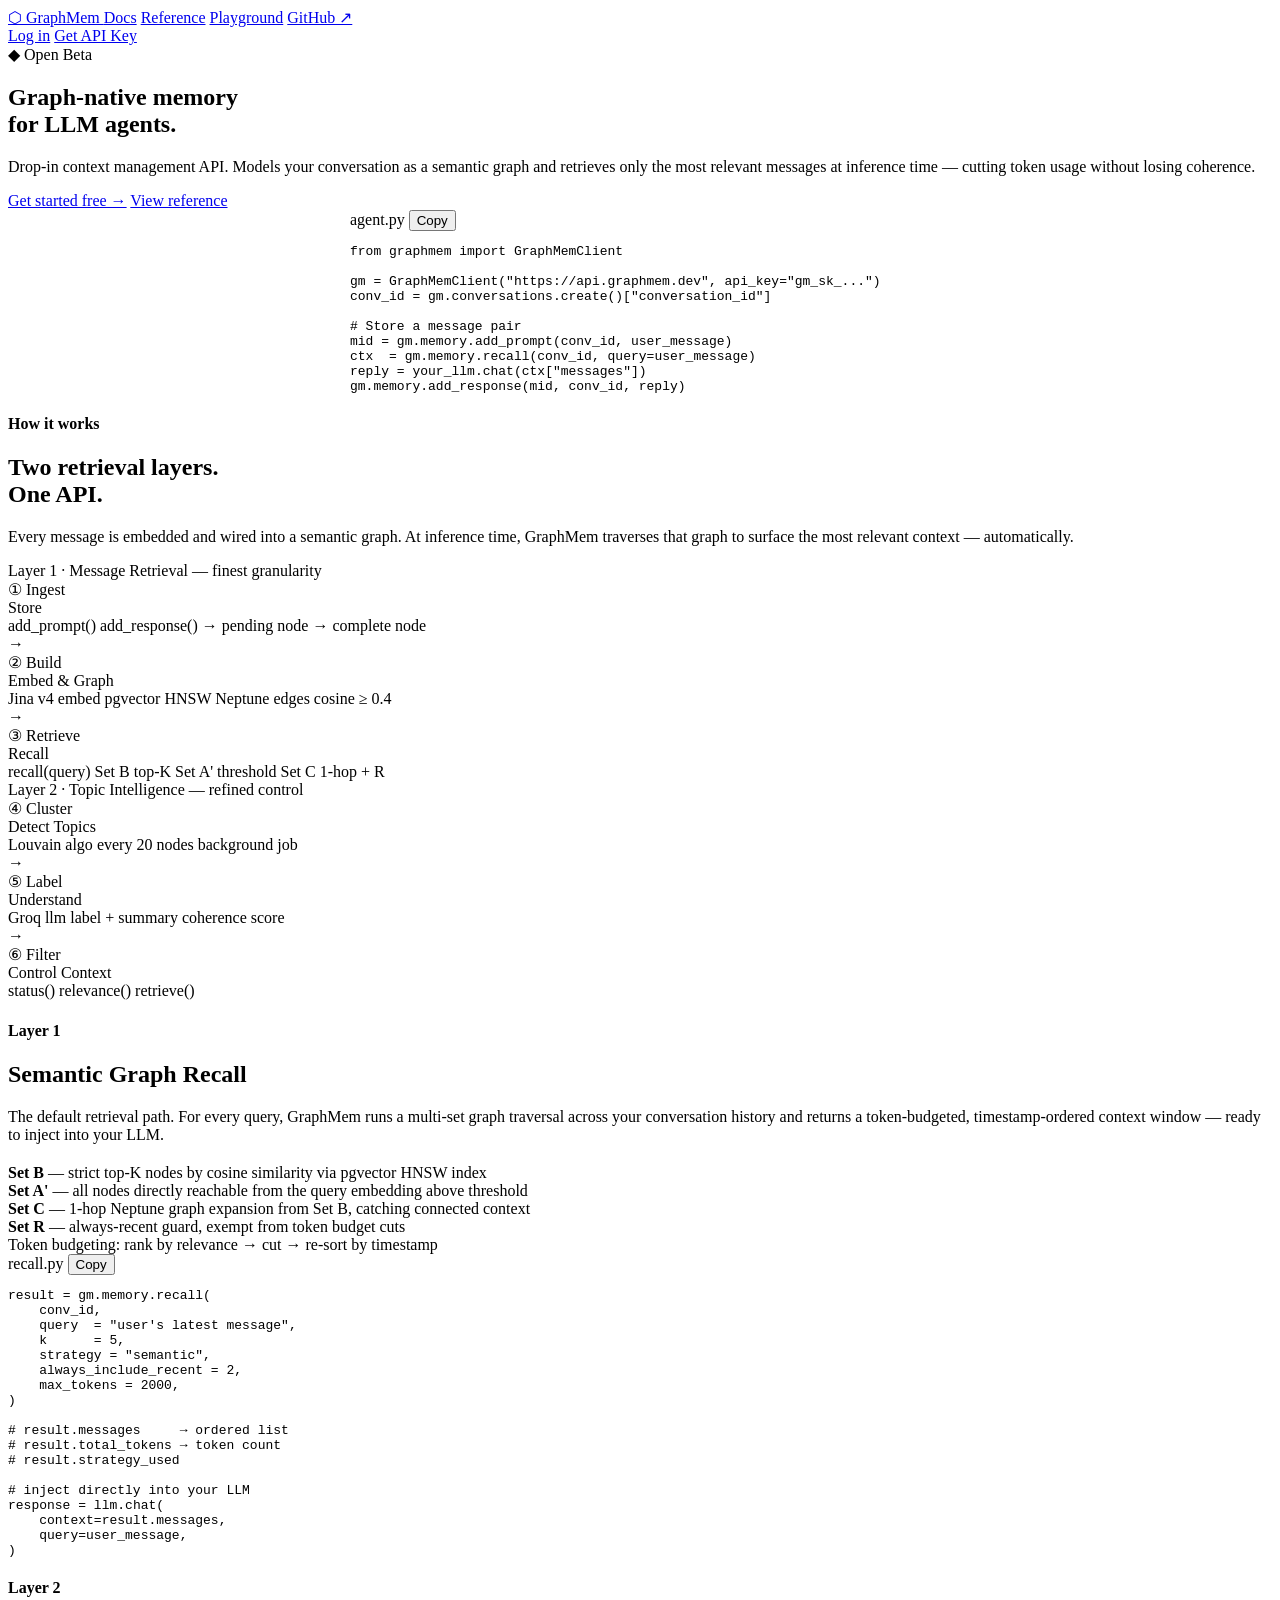
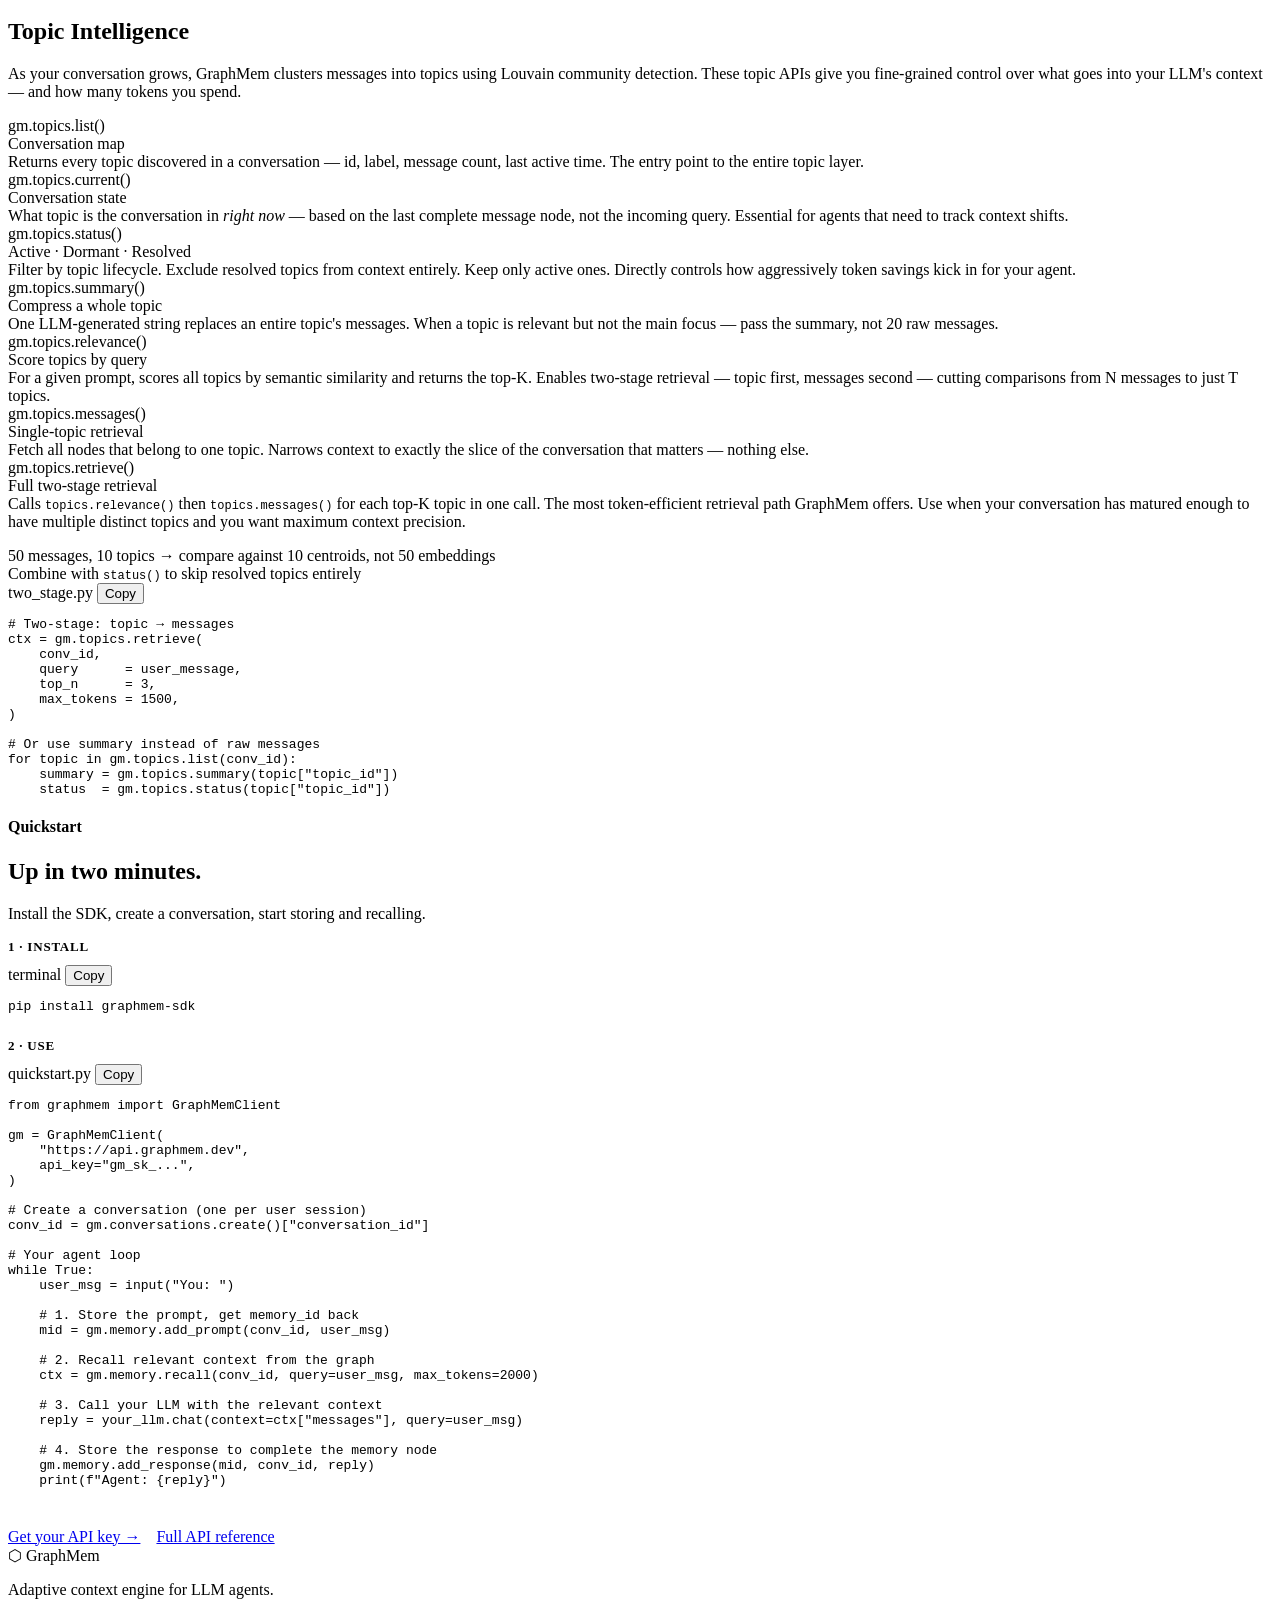
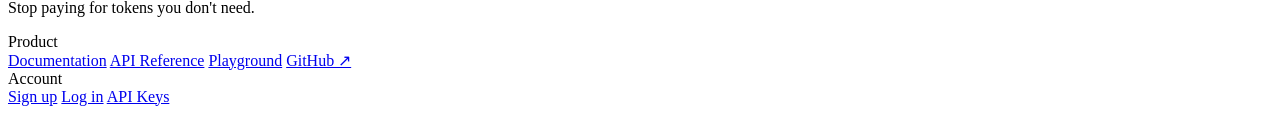
==== api/static/index.html @ 137a40d6 "feat: product website — landing, reference, playground, auth pages, SDK" ====
<!DOCTYPE html>
<html lang="en">
<head>
  <meta charset="UTF-8" />
  <meta name="viewport" content="width=device-width, initial-scale=1.0" />
  <title>GraphMem — Graph-native memory for LLM agents</title>
  <meta name="description" content="Drop-in context management API. GraphMem models your conversation as a semantic graph and retrieves only the most relevant messages at inference time." />
  <link rel="stylesheet" href="/static/css/styles.css" />
</head>
<body>

<!-- ── Nav ──────────────────────────────────────────────────────── -->
<nav class="nav">
  <div class="nav-inner">
    <a href="/" class="nav-logo">
      <span class="logo-icon">⬡</span>
      GraphMem
    </a>
    <a href="/reference" class="nav-link">Docs</a>
    <a href="/reference" class="nav-link">Reference</a>
    <a href="/playground" class="nav-link">Playground</a>
    <a href="https://github.com/avik22835/graphmem" class="nav-link" target="_blank" rel="noopener">GitHub ↗</a>
    <div class="nav-right">
      <div class="nav-divider"></div>
      <a href="/login" class="nav-link">Log in</a>
      <a href="/signup" class="btn btn-ghost btn-sm">Get API Key</a>
    </div>
  </div>
</nav>

<!-- ── Hero ─────────────────────────────────────────────────────── -->
<section class="hero">
  <div class="hero-inner">
    <div class="hero-tag">
      <span class="badge badge-accent">◆ Open Beta</span>
    </div>
    <h1>Graph-native memory<br>for LLM agents.</h1>
    <p class="hero-sub">
      Drop-in context management API. Models your conversation as a
      semantic graph and retrieves only the most relevant messages at
      inference time — cutting token usage without losing coherence.
    </p>
    <div class="hero-ctas">
      <a href="/signup" class="btn btn-primary btn-lg">Get started free →</a>
      <a href="/reference" class="btn btn-secondary btn-lg">View reference</a>
    </div>

    <!-- Hero code block -->
    <div class="code-block" style="text-align:left;max-width:580px;margin:0 auto;">
      <div class="code-header">
        <div class="code-dots">
          <div class="code-dot"></div><div class="code-dot"></div><div class="code-dot"></div>
        </div>
        <span class="code-filename">agent.py</span>
        <button class="code-copy" onclick="copyCode(this,'hero-code')">Copy</button>
      </div>
      <div class="code-body">
        <pre id="hero-code"><span class="tk-kw">from</span> <span class="tk-obj">graphmem</span> <span class="tk-kw">import</span> <span class="tk-fn">GraphMemClient</span>

<span class="tk-obj">gm</span> <span class="tk-pn">=</span> <span class="tk-fn">GraphMemClient</span><span class="tk-pn">(</span><span class="tk-str">"https://api.graphmem.dev"</span><span class="tk-pn">,</span> <span class="tk-key">api_key</span><span class="tk-pn">=</span><span class="tk-str">"gm_sk_..."</span><span class="tk-pn">)</span>
<span class="tk-obj">conv_id</span> <span class="tk-pn">=</span> <span class="tk-obj">gm</span><span class="tk-pn">.</span><span class="tk-acc">conversations</span><span class="tk-pn">.</span><span class="tk-acc">create</span><span class="tk-pn">()[</span><span class="tk-str">"conversation_id"</span><span class="tk-pn">]</span>

<span class="tk-cm"># Store a message pair</span>
<span class="tk-obj">mid</span> <span class="tk-pn">=</span> <span class="tk-obj">gm</span><span class="tk-pn">.</span><span class="tk-acc">memory</span><span class="tk-pn">.</span><span class="tk-acc">add_prompt</span><span class="tk-pn">(</span><span class="tk-obj">conv_id</span><span class="tk-pn">,</span> <span class="tk-obj">user_message</span><span class="tk-pn">)</span>
<span class="tk-obj">ctx</span>  <span class="tk-pn">=</span> <span class="tk-obj">gm</span><span class="tk-pn">.</span><span class="tk-acc">memory</span><span class="tk-pn">.</span><span class="tk-acc">recall</span><span class="tk-pn">(</span><span class="tk-obj">conv_id</span><span class="tk-pn">,</span> <span class="tk-key">query</span><span class="tk-pn">=</span><span class="tk-obj">user_message</span><span class="tk-pn">)</span>
<span class="tk-obj">reply</span> <span class="tk-pn">=</span> <span class="tk-obj">your_llm</span><span class="tk-pn">.</span><span class="tk-fn">chat</span><span class="tk-pn">(</span><span class="tk-obj">ctx</span><span class="tk-pn">[</span><span class="tk-str">"messages"</span><span class="tk-pn">])</span>
<span class="tk-obj">gm</span><span class="tk-pn">.</span><span class="tk-acc">memory</span><span class="tk-pn">.</span><span class="tk-acc">add_response</span><span class="tk-pn">(</span><span class="tk-obj">mid</span><span class="tk-pn">,</span> <span class="tk-obj">conv_id</span><span class="tk-pn">,</span> <span class="tk-obj">reply</span><span class="tk-pn">)</span></pre>
      </div>
    </div>
  </div>
</section>

<!-- ── How it works ──────────────────────────────────────────────── -->
<section class="section" style="border-top: 1px solid var(--border);">
  <div class="container">
    <h4 class="section-tag">How it works</h4>
    <h2 class="section-title">Two retrieval layers.<br>One API.</h2>
    <p class="section-sub">
      Every message is embedded and wired into a semantic graph. At inference time,
      GraphMem traverses that graph to surface the most relevant context — automatically.
    </p>

    <div class="diagram">
      <!-- Layer 1 -->
      <div class="diagram-layer">
        <div class="diagram-layer-label">Layer 1 · Message Retrieval — finest granularity</div>
        <div class="diagram-row">
          <div class="diagram-box">
            <div class="diagram-box-num">① Ingest</div>
            <div class="diagram-box-title">Store</div>
            <div class="diagram-box-lines">
              <span class="diagram-box-line acc">add_prompt()</span>
              <span class="diagram-box-line acc">add_response()</span>
              <span class="diagram-box-line">→ pending node</span>
              <span class="diagram-box-line">→ complete node</span>
            </div>
          </div>
          <div class="diagram-arrow">→</div>
          <div class="diagram-box highlight">
            <div class="diagram-box-num">② Build</div>
            <div class="diagram-box-title">Embed &amp; Graph</div>
            <div class="diagram-box-lines">
              <span class="diagram-box-line acc">Jina v4 embed</span>
              <span class="diagram-box-line">pgvector HNSW</span>
              <span class="diagram-box-line">Neptune edges</span>
              <span class="diagram-box-line">cosine ≥ 0.4</span>
            </div>
          </div>
          <div class="diagram-arrow">→</div>
          <div class="diagram-box">
            <div class="diagram-box-num">③ Retrieve</div>
            <div class="diagram-box-title">Recall</div>
            <div class="diagram-box-lines">
              <span class="diagram-box-line acc">recall(query)</span>
              <span class="diagram-box-line">Set B top-K</span>
              <span class="diagram-box-line">Set A' threshold</span>
              <span class="diagram-box-line">Set C 1-hop + R</span>
            </div>
          </div>
        </div>
      </div>

      <div class="diagram-sep"></div>

      <!-- Layer 2 -->
      <div class="diagram-layer">
        <div class="diagram-layer-label">Layer 2 · Topic Intelligence — refined control</div>
        <div class="diagram-row">
          <div class="diagram-box">
            <div class="diagram-box-num">④ Cluster</div>
            <div class="diagram-box-title">Detect Topics</div>
            <div class="diagram-box-lines">
              <span class="diagram-box-line">Louvain algo</span>
              <span class="diagram-box-line">every 20 nodes</span>
              <span class="diagram-box-line">background job</span>
            </div>
          </div>
          <div class="diagram-arrow">→</div>
          <div class="diagram-box highlight">
            <div class="diagram-box-num">⑤ Label</div>
            <div class="diagram-box-title">Understand</div>
            <div class="diagram-box-lines">
              <span class="diagram-box-line acc">Groq llm label</span>
              <span class="diagram-box-line">+ summary</span>
              <span class="diagram-box-line">coherence score</span>
            </div>
          </div>
          <div class="diagram-arrow">→</div>
          <div class="diagram-box">
            <div class="diagram-box-num">⑥ Filter</div>
            <div class="diagram-box-title">Control Context</div>
            <div class="diagram-box-lines">
              <span class="diagram-box-line acc">status()</span>
              <span class="diagram-box-line acc">relevance()</span>
              <span class="diagram-box-line acc">retrieve()</span>
            </div>
          </div>
        </div>
      </div>
    </div>
  </div>
</section>

<!-- ── Layer 1 Feature ───────────────────────────────────────────── -->
<section class="section">
  <div class="container">
    <h4 class="section-tag">Layer 1</h4>
    <div class="feature-split">
      <div>
        <h2 class="section-title">Semantic Graph Recall</h2>
        <p style="margin-bottom:20px;">
          The default retrieval path. For every query, GraphMem runs a multi-set
          graph traversal across your conversation history and returns a token-budgeted,
          timestamp-ordered context window — ready to inject into your LLM.
        </p>
        <div class="feature-points">
          <div class="feature-point">
            <div class="feature-point-dot"></div>
            <span><strong style="color:var(--text)">Set B</strong> — strict top-K nodes by cosine similarity via pgvector HNSW index</span>
          </div>
          <div class="feature-point">
            <div class="feature-point-dot"></div>
            <span><strong style="color:var(--text)">Set A'</strong> — all nodes directly reachable from the query embedding above threshold</span>
          </div>
          <div class="feature-point">
            <div class="feature-point-dot"></div>
            <span><strong style="color:var(--text)">Set C</strong> — 1-hop Neptune graph expansion from Set B, catching connected context</span>
          </div>
          <div class="feature-point">
            <div class="feature-point-dot"></div>
            <span><strong style="color:var(--text)">Set R</strong> — always-recent guard, exempt from token budget cuts</span>
          </div>
          <div class="feature-point">
            <div class="feature-point-dot"></div>
            <span>Token budgeting: rank by relevance → cut → re-sort by timestamp</span>
          </div>
        </div>
      </div>
      <div class="code-block">
        <div class="code-header">
          <div class="code-dots">
            <div class="code-dot"></div><div class="code-dot"></div><div class="code-dot"></div>
          </div>
          <span class="code-filename">recall.py</span>
          <button class="code-copy" onclick="copyCode(this,'recall-code')">Copy</button>
        </div>
        <div class="code-body">
          <pre id="recall-code"><span class="tk-obj">result</span> <span class="tk-pn">=</span> <span class="tk-obj">gm</span><span class="tk-pn">.</span><span class="tk-acc">memory</span><span class="tk-pn">.</span><span class="tk-acc">recall</span><span class="tk-pn">(</span>
    <span class="tk-obj">conv_id</span><span class="tk-pn">,</span>
    <span class="tk-key">query</span>  <span class="tk-pn">=</span> <span class="tk-str">"user's latest message"</span><span class="tk-pn">,</span>
    <span class="tk-key">k</span>      <span class="tk-pn">=</span> <span class="tk-num">5</span><span class="tk-pn">,</span>
    <span class="tk-key">strategy</span> <span class="tk-pn">=</span> <span class="tk-str">"semantic"</span><span class="tk-pn">,</span>
    <span class="tk-key">always_include_recent</span> <span class="tk-pn">=</span> <span class="tk-num">2</span><span class="tk-pn">,</span>
    <span class="tk-key">max_tokens</span> <span class="tk-pn">=</span> <span class="tk-num">2000</span><span class="tk-pn">,</span>
<span class="tk-pn">)</span>

<span class="tk-cm"># result.messages     → ordered list</span>
<span class="tk-cm"># result.total_tokens → token count</span>
<span class="tk-cm"># result.strategy_used</span>

<span class="tk-cm"># inject directly into your LLM</span>
<span class="tk-obj">response</span> <span class="tk-pn">=</span> <span class="tk-obj">llm</span><span class="tk-pn">.</span><span class="tk-fn">chat</span><span class="tk-pn">(</span>
    <span class="tk-key">context</span><span class="tk-pn">=</span><span class="tk-obj">result</span><span class="tk-pn">.</span><span class="tk-obj">messages</span><span class="tk-pn">,</span>
    <span class="tk-key">query</span><span class="tk-pn">=</span><span class="tk-obj">user_message</span><span class="tk-pn">,</span>
<span class="tk-pn">)</span></pre>
        </div>
      </div>
    </div>
  </div>
</section>

<!-- ── Layer 2 Cards ─────────────────────────────────────────────── -->
<section class="section">
  <div class="container">
    <h4 class="section-tag">Layer 2</h4>
    <h2 class="section-title">Topic Intelligence</h2>
    <p class="section-sub">
      As your conversation grows, GraphMem clusters messages into topics using Louvain
      community detection. These topic APIs give you fine-grained control over what
      goes into your LLM's context — and how many tokens you spend.
    </p>

    <div class="cards-grid">

      <!-- list -->
      <div class="card">
        <span class="card-method">gm.topics.list()</span>
        <div class="card-title">Conversation map</div>
        <div class="card-desc">
          Returns every topic discovered in a conversation — id, label, message count,
          last active time. The entry point to the entire topic layer.
        </div>
      </div>

      <!-- current -->
      <div class="card">
        <span class="card-method">gm.topics.current()</span>
        <div class="card-title">Conversation state</div>
        <div class="card-desc">
          What topic is the conversation in <em>right now</em> — based on the last
          complete message node, not the incoming query. Essential for agents that
          need to track context shifts.
        </div>
      </div>

      <!-- status -->
      <div class="card">
        <span class="card-method">gm.topics.status()</span>
        <div class="card-title">Active · Dormant · Resolved</div>
        <div class="card-desc">
          Filter by topic lifecycle. Exclude resolved topics from context entirely.
          Keep only active ones. Directly controls how aggressively token savings
          kick in for your agent.
        </div>
      </div>

      <!-- summary -->
      <div class="card">
        <span class="card-method">gm.topics.summary()</span>
        <div class="card-title">Compress a whole topic</div>
        <div class="card-desc">
          One LLM-generated string replaces an entire topic's messages. When a topic
          is relevant but not the main focus — pass the summary, not 20 raw messages.
        </div>
      </div>

      <!-- relevance -->
      <div class="card">
        <span class="card-method">gm.topics.relevance()</span>
        <div class="card-title">Score topics by query</div>
        <div class="card-desc">
          For a given prompt, scores all topics by semantic similarity and returns the
          top-K. Enables two-stage retrieval — topic first, messages second — cutting
          comparisons from N messages to just T topics.
        </div>
      </div>

      <!-- messages -->
      <div class="card">
        <span class="card-method">gm.topics.messages()</span>
        <div class="card-title">Single-topic retrieval</div>
        <div class="card-desc">
          Fetch all nodes that belong to one topic. Narrows context to exactly the
          slice of the conversation that matters — nothing else.
        </div>
      </div>

      <!-- retrieve — flagship -->
      <div class="card card-flagship">
        <div>
          <span class="card-method">gm.topics.retrieve()</span>
          <div class="card-title">Full two-stage retrieval</div>
          <div class="card-desc" style="margin-bottom:16px;">
            Calls <code class="mono text-accent" style="font-size:12px;">topics.relevance()</code> then
            <code class="mono text-accent" style="font-size:12px;">topics.messages()</code> for each top-K topic in one call.
            The most token-efficient retrieval path GraphMem offers.
            Use when your conversation has matured enough to have multiple
            distinct topics and you want maximum context precision.
          </div>
          <div class="feature-points">
            <div class="feature-point">
              <div class="feature-point-dot"></div>
              <span>50 messages, 10 topics → compare against 10 centroids, not 50 embeddings</span>
            </div>
            <div class="feature-point">
              <div class="feature-point-dot"></div>
              <span>Combine with <code class="mono" style="font-size:12px;color:var(--text)">status()</code> to skip resolved topics entirely</span>
            </div>
          </div>
        </div>
        <div class="code-block">
          <div class="code-header">
            <div class="code-dots">
              <div class="code-dot"></div><div class="code-dot"></div><div class="code-dot"></div>
            </div>
            <span class="code-filename">two_stage.py</span>
            <button class="code-copy" onclick="copyCode(this,'retrieve-code')">Copy</button>
          </div>
          <div class="code-body">
            <pre id="retrieve-code"><span class="tk-cm"># Two-stage: topic → messages</span>
<span class="tk-obj">ctx</span> <span class="tk-pn">=</span> <span class="tk-obj">gm</span><span class="tk-pn">.</span><span class="tk-acc">topics</span><span class="tk-pn">.</span><span class="tk-acc">retrieve</span><span class="tk-pn">(</span>
    <span class="tk-obj">conv_id</span><span class="tk-pn">,</span>
    <span class="tk-key">query</span>      <span class="tk-pn">=</span> <span class="tk-obj">user_message</span><span class="tk-pn">,</span>
    <span class="tk-key">top_n</span>      <span class="tk-pn">=</span> <span class="tk-num">3</span><span class="tk-pn">,</span>
    <span class="tk-key">max_tokens</span> <span class="tk-pn">=</span> <span class="tk-num">1500</span><span class="tk-pn">,</span>
<span class="tk-pn">)</span>

<span class="tk-cm"># Or use summary instead of raw messages</span>
<span class="tk-kw">for</span> <span class="tk-obj">topic</span> <span class="tk-kw">in</span> <span class="tk-obj">gm</span><span class="tk-pn">.</span><span class="tk-acc">topics</span><span class="tk-pn">.</span><span class="tk-acc">list</span><span class="tk-pn">(</span><span class="tk-obj">conv_id</span><span class="tk-pn">):</span>
    <span class="tk-obj">summary</span> <span class="tk-pn">=</span> <span class="tk-obj">gm</span><span class="tk-pn">.</span><span class="tk-acc">topics</span><span class="tk-pn">.</span><span class="tk-acc">summary</span><span class="tk-pn">(</span><span class="tk-obj">topic</span><span class="tk-pn">[</span><span class="tk-str">"topic_id"</span><span class="tk-pn">])</span>
    <span class="tk-obj">status</span>  <span class="tk-pn">=</span> <span class="tk-obj">gm</span><span class="tk-pn">.</span><span class="tk-acc">topics</span><span class="tk-pn">.</span><span class="tk-acc">status</span><span class="tk-pn">(</span><span class="tk-obj">topic</span><span class="tk-pn">[</span><span class="tk-str">"topic_id"</span><span class="tk-pn">])</span></pre>
          </div>
        </div>
      </div>

    </div>
  </div>
</section>

<!-- ── Quickstart ────────────────────────────────────────────────── -->
<section class="section">
  <div class="container" style="max-width:780px;">
    <h4 class="section-tag">Quickstart</h4>
    <h2 class="section-title">Up in two minutes.</h2>
    <p class="section-sub">Install the SDK, create a conversation, start storing and recalling.</p>

    <!-- Step 1 -->
    <div style="margin-bottom:24px;">
      <p style="font-size:13px;color:var(--text-3);font-weight:600;letter-spacing:0.06em;text-transform:uppercase;margin-bottom:10px;">1 · Install</p>
      <div class="code-block">
        <div class="code-header">
          <div class="code-dots"><div class="code-dot"></div><div class="code-dot"></div><div class="code-dot"></div></div>
          <span class="code-filename">terminal</span>
          <button class="code-copy" onclick="copyCode(this,'install-code')">Copy</button>
        </div>
        <div class="code-body"><pre id="install-code">pip install graphmem-sdk</pre></div>
      </div>
    </div>

    <!-- Step 2 -->
    <div>
      <p style="font-size:13px;color:var(--text-3);font-weight:600;letter-spacing:0.06em;text-transform:uppercase;margin-bottom:10px;">2 · Use</p>
      <div class="code-block">
        <div class="code-header">
          <div class="code-dots"><div class="code-dot"></div><div class="code-dot"></div><div class="code-dot"></div></div>
          <span class="code-filename">quickstart.py</span>
          <button class="code-copy" onclick="copyCode(this,'qs-code')">Copy</button>
        </div>
        <div class="code-body">
          <pre id="qs-code"><span class="tk-kw">from</span> <span class="tk-obj">graphmem</span> <span class="tk-kw">import</span> <span class="tk-fn">GraphMemClient</span>

<span class="tk-obj">gm</span> <span class="tk-pn">=</span> <span class="tk-fn">GraphMemClient</span><span class="tk-pn">(</span>
    <span class="tk-str">"https://api.graphmem.dev"</span><span class="tk-pn">,</span>
    <span class="tk-key">api_key</span><span class="tk-pn">=</span><span class="tk-str">"gm_sk_..."</span><span class="tk-pn">,</span>
<span class="tk-pn">)</span>

<span class="tk-cm"># Create a conversation (one per user session)</span>
<span class="tk-obj">conv_id</span> <span class="tk-pn">=</span> <span class="tk-obj">gm</span><span class="tk-pn">.</span><span class="tk-acc">conversations</span><span class="tk-pn">.</span><span class="tk-acc">create</span><span class="tk-pn">()[</span><span class="tk-str">"conversation_id"</span><span class="tk-pn">]</span>

<span class="tk-cm"># Your agent loop</span>
<span class="tk-kw">while</span> <span class="tk-obj">True</span><span class="tk-pn">:</span>
    <span class="tk-obj">user_msg</span> <span class="tk-pn">=</span> <span class="tk-fn">input</span><span class="tk-pn">(</span><span class="tk-str">"You: "</span><span class="tk-pn">)</span>

    <span class="tk-cm"># 1. Store the prompt, get memory_id back</span>
    <span class="tk-obj">mid</span> <span class="tk-pn">=</span> <span class="tk-obj">gm</span><span class="tk-pn">.</span><span class="tk-acc">memory</span><span class="tk-pn">.</span><span class="tk-acc">add_prompt</span><span class="tk-pn">(</span><span class="tk-obj">conv_id</span><span class="tk-pn">,</span> <span class="tk-obj">user_msg</span><span class="tk-pn">)</span>

    <span class="tk-cm"># 2. Recall relevant context from the graph</span>
    <span class="tk-obj">ctx</span> <span class="tk-pn">=</span> <span class="tk-obj">gm</span><span class="tk-pn">.</span><span class="tk-acc">memory</span><span class="tk-pn">.</span><span class="tk-acc">recall</span><span class="tk-pn">(</span><span class="tk-obj">conv_id</span><span class="tk-pn">,</span> <span class="tk-key">query</span><span class="tk-pn">=</span><span class="tk-obj">user_msg</span><span class="tk-pn">,</span> <span class="tk-key">max_tokens</span><span class="tk-pn">=</span><span class="tk-num">2000</span><span class="tk-pn">)</span>

    <span class="tk-cm"># 3. Call your LLM with the relevant context</span>
    <span class="tk-obj">reply</span> <span class="tk-pn">=</span> <span class="tk-obj">your_llm</span><span class="tk-pn">.</span><span class="tk-fn">chat</span><span class="tk-pn">(</span><span class="tk-key">context</span><span class="tk-pn">=</span><span class="tk-obj">ctx</span><span class="tk-pn">[</span><span class="tk-str">"messages"</span><span class="tk-pn">],</span> <span class="tk-key">query</span><span class="tk-pn">=</span><span class="tk-obj">user_msg</span><span class="tk-pn">)</span>

    <span class="tk-cm"># 4. Store the response to complete the memory node</span>
    <span class="tk-obj">gm</span><span class="tk-pn">.</span><span class="tk-acc">memory</span><span class="tk-pn">.</span><span class="tk-acc">add_response</span><span class="tk-pn">(</span><span class="tk-obj">mid</span><span class="tk-pn">,</span> <span class="tk-obj">conv_id</span><span class="tk-pn">,</span> <span class="tk-obj">reply</span><span class="tk-pn">)</span>
    <span class="tk-fn">print</span><span class="tk-pn">(</span><span class="tk-str">f"Agent: <span class="tk-pn">{</span><span class="tk-obj">reply</span><span class="tk-pn">}</span>"</span><span class="tk-pn">)</span></pre>
        </div>
      </div>
    </div>

    <div style="margin-top:40px;display:flex;align-items:center;gap:16px;flex-wrap:wrap;">
      <a href="/signup" class="btn btn-primary">Get your API key →</a>
      <a href="/reference" class="btn btn-secondary">Full API reference</a>
    </div>
  </div>
</section>

<!-- ── Footer ────────────────────────────────────────────────────── -->
<footer class="footer">
  <div class="footer-inner">
    <div class="footer-brand">
      <div class="nav-logo" style="margin-bottom:10px;">
        <span class="logo-icon">⬡</span> GraphMem
      </div>
      <p>Adaptive context engine for LLM agents.<br>Stop paying for tokens you don't need.</p>
    </div>
    <div>
      <div class="footer-col-label">Product</div>
      <div class="footer-links">
        <a href="/reference" class="footer-link">Documentation</a>
        <a href="/reference" class="footer-link">API Reference</a>
        <a href="/playground" class="footer-link">Playground</a>
        <a href="https://github.com/avik22835/graphmem" class="footer-link" target="_blank">GitHub ↗</a>
      </div>
    </div>
    <div>
      <div class="footer-col-label">Account</div>
      <div class="footer-links">
        <a href="/signup" class="footer-link">Sign up</a>
        <a href="/login" class="footer-link">Log in</a>
        <a href="/dashboard" class="footer-link">API Keys</a>
      </div>
    </div>
  </div>
</footer>

<script>
function copyCode(btn, id) {
  const el = document.getElementById(id);
  if (!el) return;
  navigator.clipboard.writeText(el.innerText).then(() => {
    btn.textContent = 'Copied!';
    btn.classList.add('copied');
    setTimeout(() => { btn.textContent = 'Copy'; btn.classList.remove('copied'); }, 2000);
  });
}
</script>

</body>
</html>
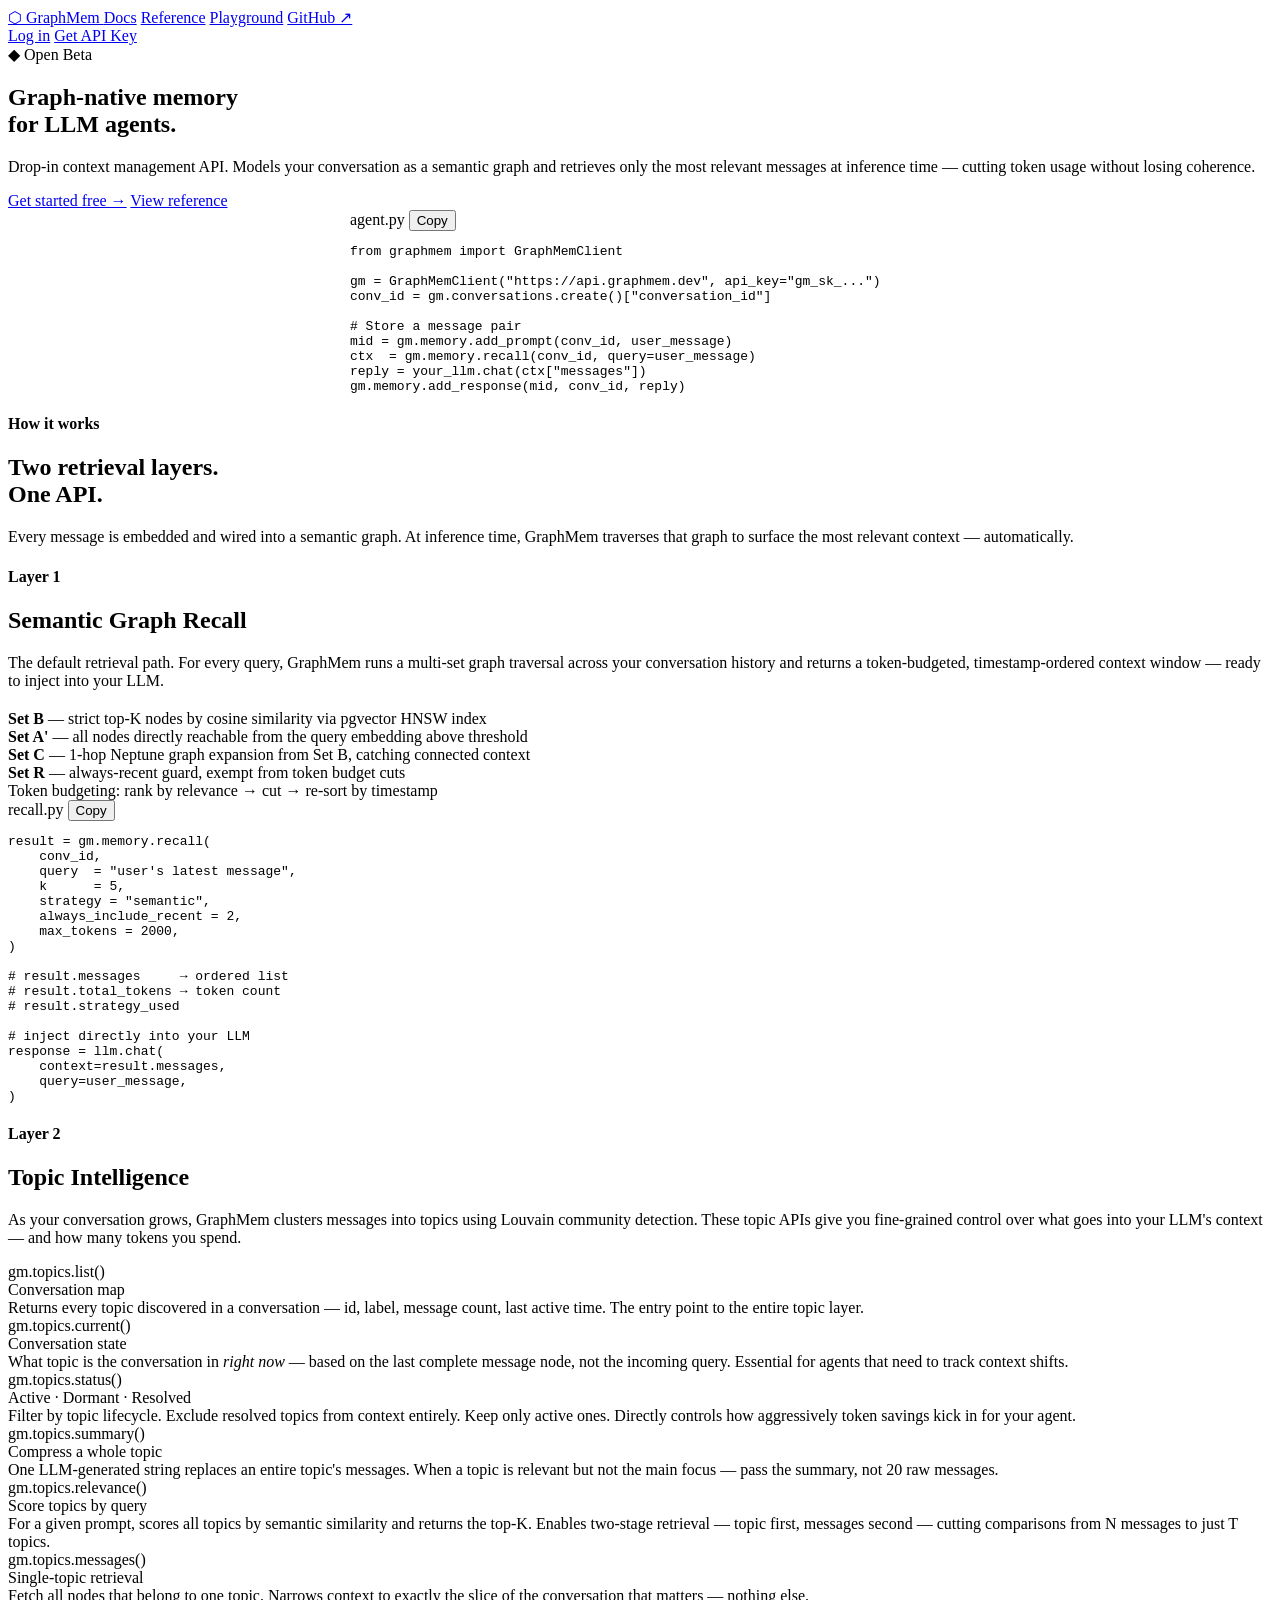
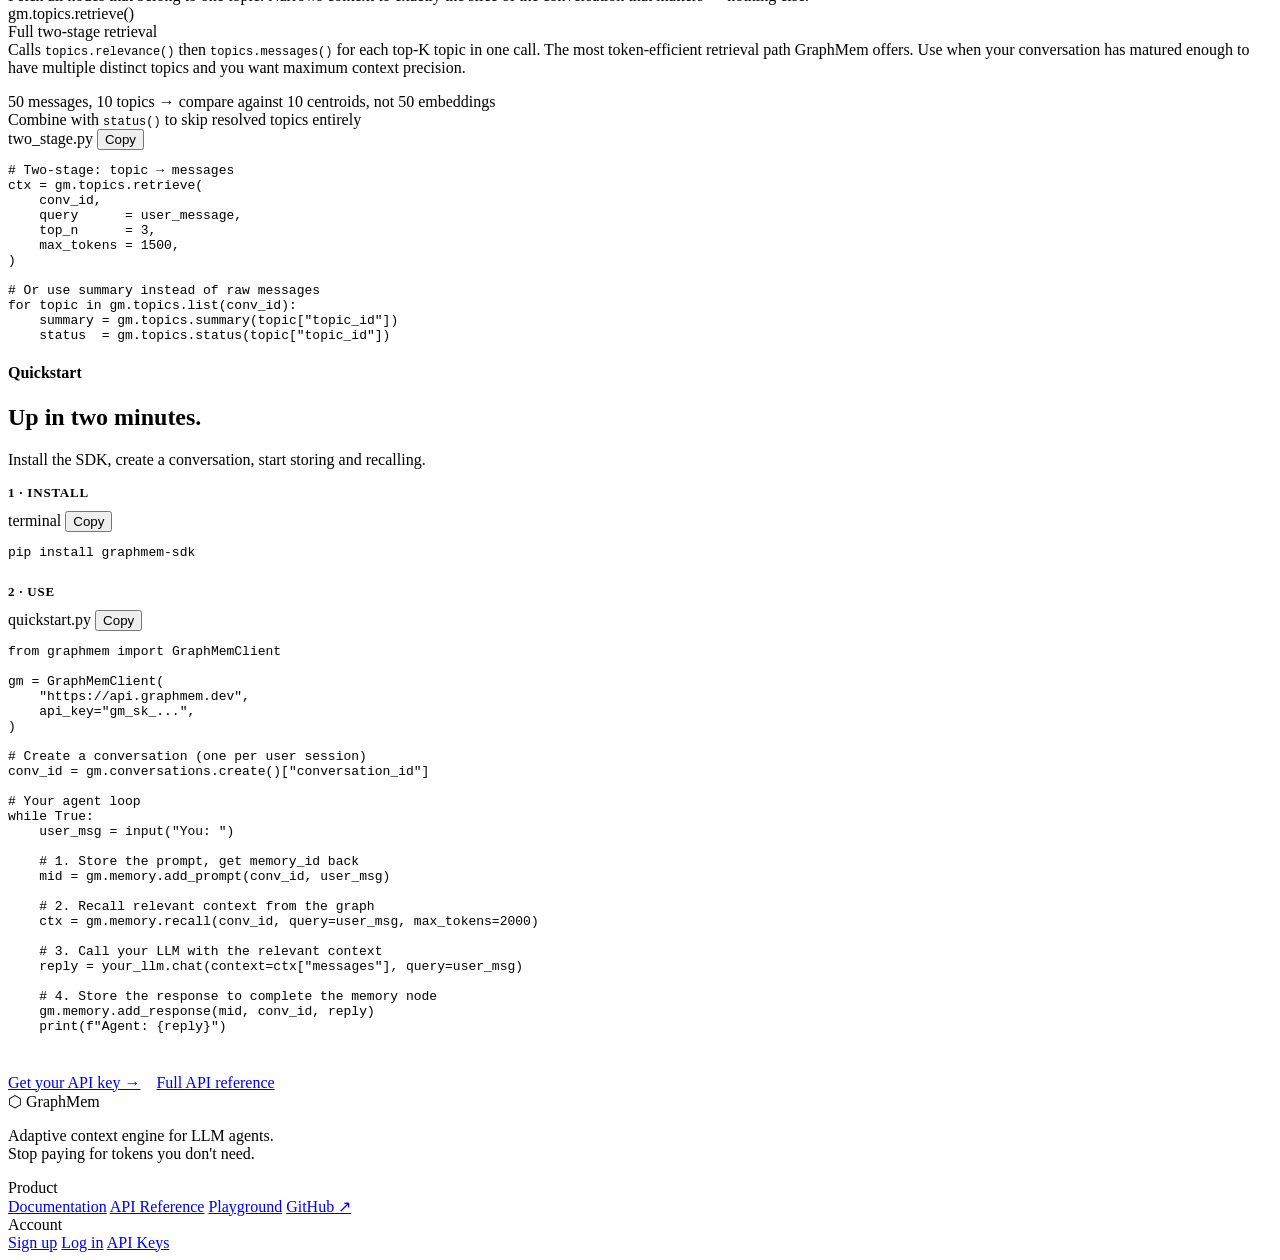
==== commit 6a37894b: "docs: rebuild reference page SDK-first, remove diagram from landing page" ====
--- a/api/static/index.html
+++ b/api/static/index.html
@@ -80,84 +80,6 @@
       GraphMem traverses that graph to surface the most relevant context — automatically.
     </p>
 
-    <div class="diagram">
-      <!-- Layer 1 -->
-      <div class="diagram-layer">
-        <div class="diagram-layer-label">Layer 1 · Message Retrieval — finest granularity</div>
-        <div class="diagram-row">
-          <div class="diagram-box">
-            <div class="diagram-box-num">① Ingest</div>
-            <div class="diagram-box-title">Store</div>
-            <div class="diagram-box-lines">
-              <span class="diagram-box-line acc">add_prompt()</span>
-              <span class="diagram-box-line acc">add_response()</span>
-              <span class="diagram-box-line">→ pending node</span>
-              <span class="diagram-box-line">→ complete node</span>
-            </div>
-          </div>
-          <div class="diagram-arrow">→</div>
-          <div class="diagram-box highlight">
-            <div class="diagram-box-num">② Build</div>
-            <div class="diagram-box-title">Embed &amp; Graph</div>
-            <div class="diagram-box-lines">
-              <span class="diagram-box-line acc">Jina v4 embed</span>
-              <span class="diagram-box-line">pgvector HNSW</span>
-              <span class="diagram-box-line">Neptune edges</span>
-              <span class="diagram-box-line">cosine ≥ 0.4</span>
-            </div>
-          </div>
-          <div class="diagram-arrow">→</div>
-          <div class="diagram-box">
-            <div class="diagram-box-num">③ Retrieve</div>
-            <div class="diagram-box-title">Recall</div>
-            <div class="diagram-box-lines">
-              <span class="diagram-box-line acc">recall(query)</span>
-              <span class="diagram-box-line">Set B top-K</span>
-              <span class="diagram-box-line">Set A' threshold</span>
-              <span class="diagram-box-line">Set C 1-hop + R</span>
-            </div>
-          </div>
-        </div>
-      </div>
-
-      <div class="diagram-sep"></div>
-
-      <!-- Layer 2 -->
-      <div class="diagram-layer">
-        <div class="diagram-layer-label">Layer 2 · Topic Intelligence — refined control</div>
-        <div class="diagram-row">
-          <div class="diagram-box">
-            <div class="diagram-box-num">④ Cluster</div>
-            <div class="diagram-box-title">Detect Topics</div>
-            <div class="diagram-box-lines">
-              <span class="diagram-box-line">Louvain algo</span>
-              <span class="diagram-box-line">every 20 nodes</span>
-              <span class="diagram-box-line">background job</span>
-            </div>
-          </div>
-          <div class="diagram-arrow">→</div>
-          <div class="diagram-box highlight">
-            <div class="diagram-box-num">⑤ Label</div>
-            <div class="diagram-box-title">Understand</div>
-            <div class="diagram-box-lines">
-              <span class="diagram-box-line acc">Groq llm label</span>
-              <span class="diagram-box-line">+ summary</span>
-              <span class="diagram-box-line">coherence score</span>
-            </div>
-          </div>
-          <div class="diagram-arrow">→</div>
-          <div class="diagram-box">
-            <div class="diagram-box-num">⑥ Filter</div>
-            <div class="diagram-box-title">Control Context</div>
-            <div class="diagram-box-lines">
-              <span class="diagram-box-line acc">status()</span>
-              <span class="diagram-box-line acc">relevance()</span>
-              <span class="diagram-box-line acc">retrieve()</span>
-            </div>
-          </div>
-        </div>
-      </div>
-    </div>
   </div>
 </section>
 
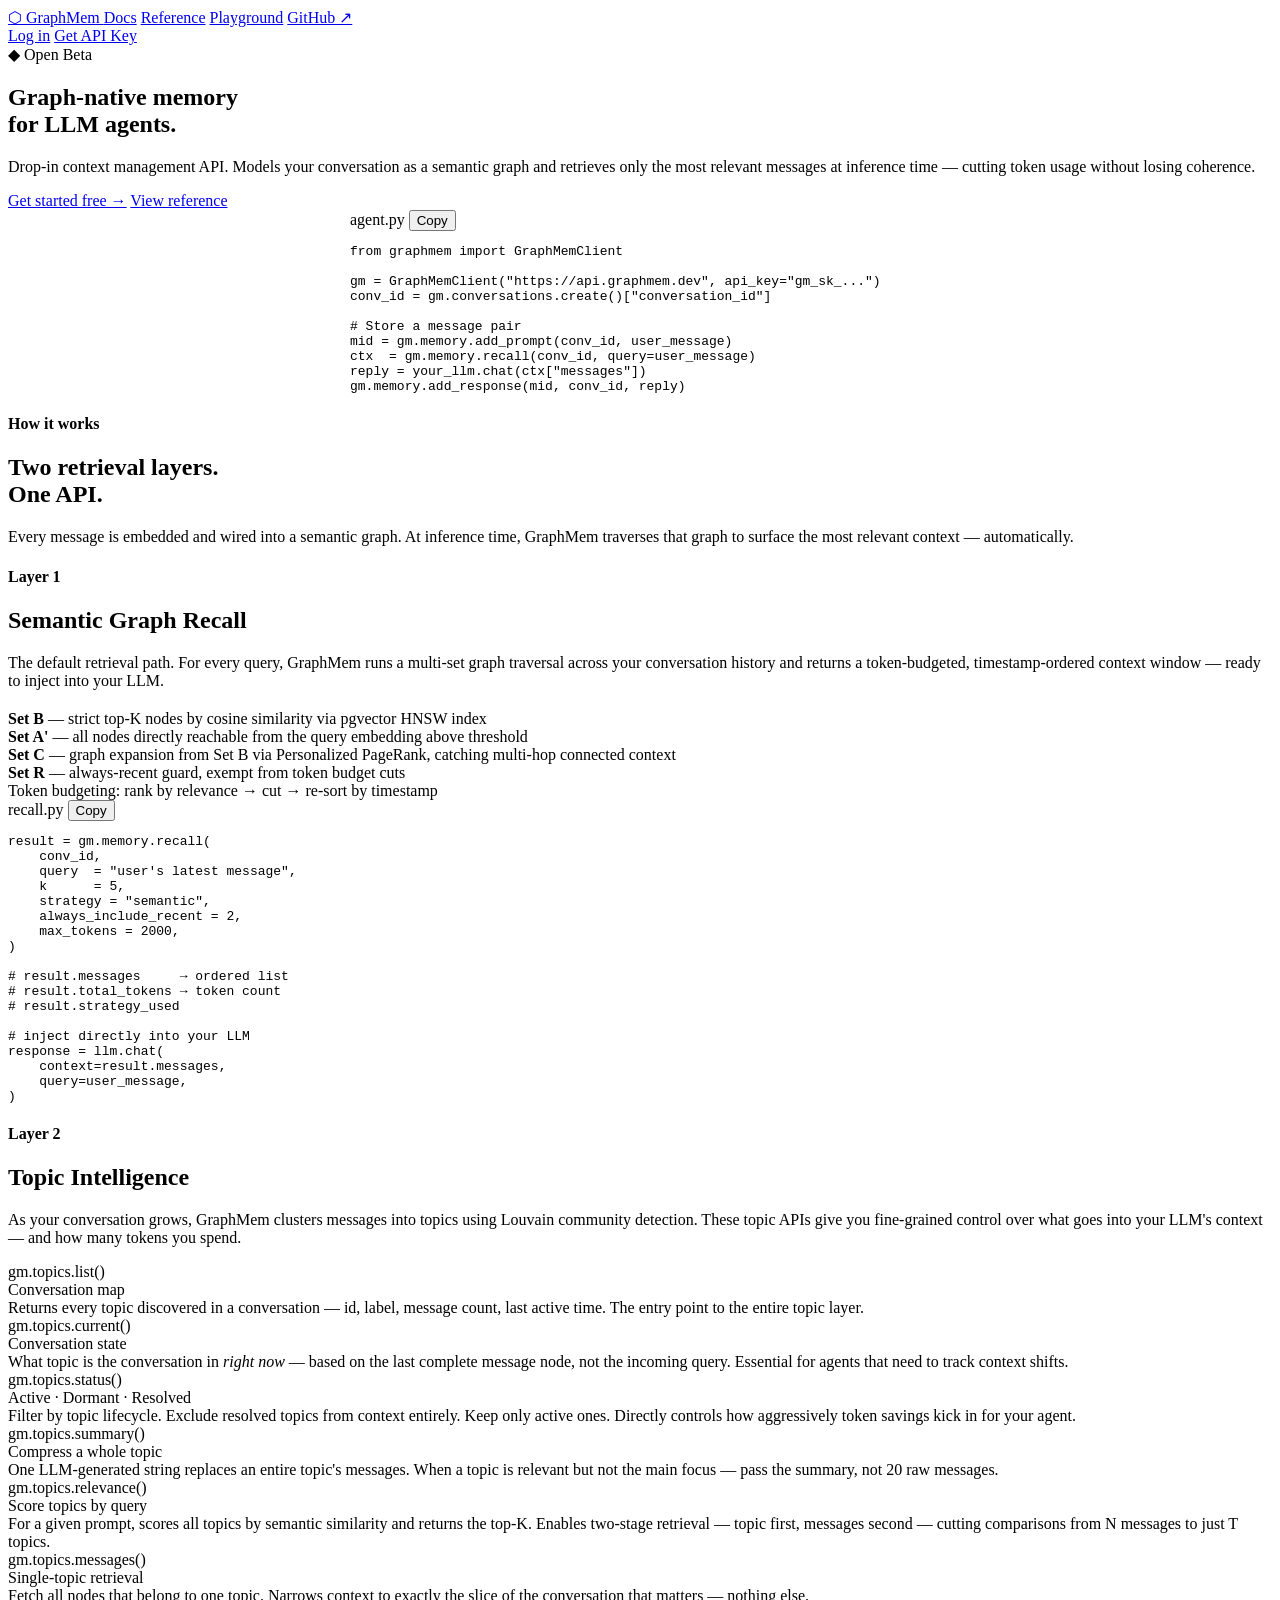
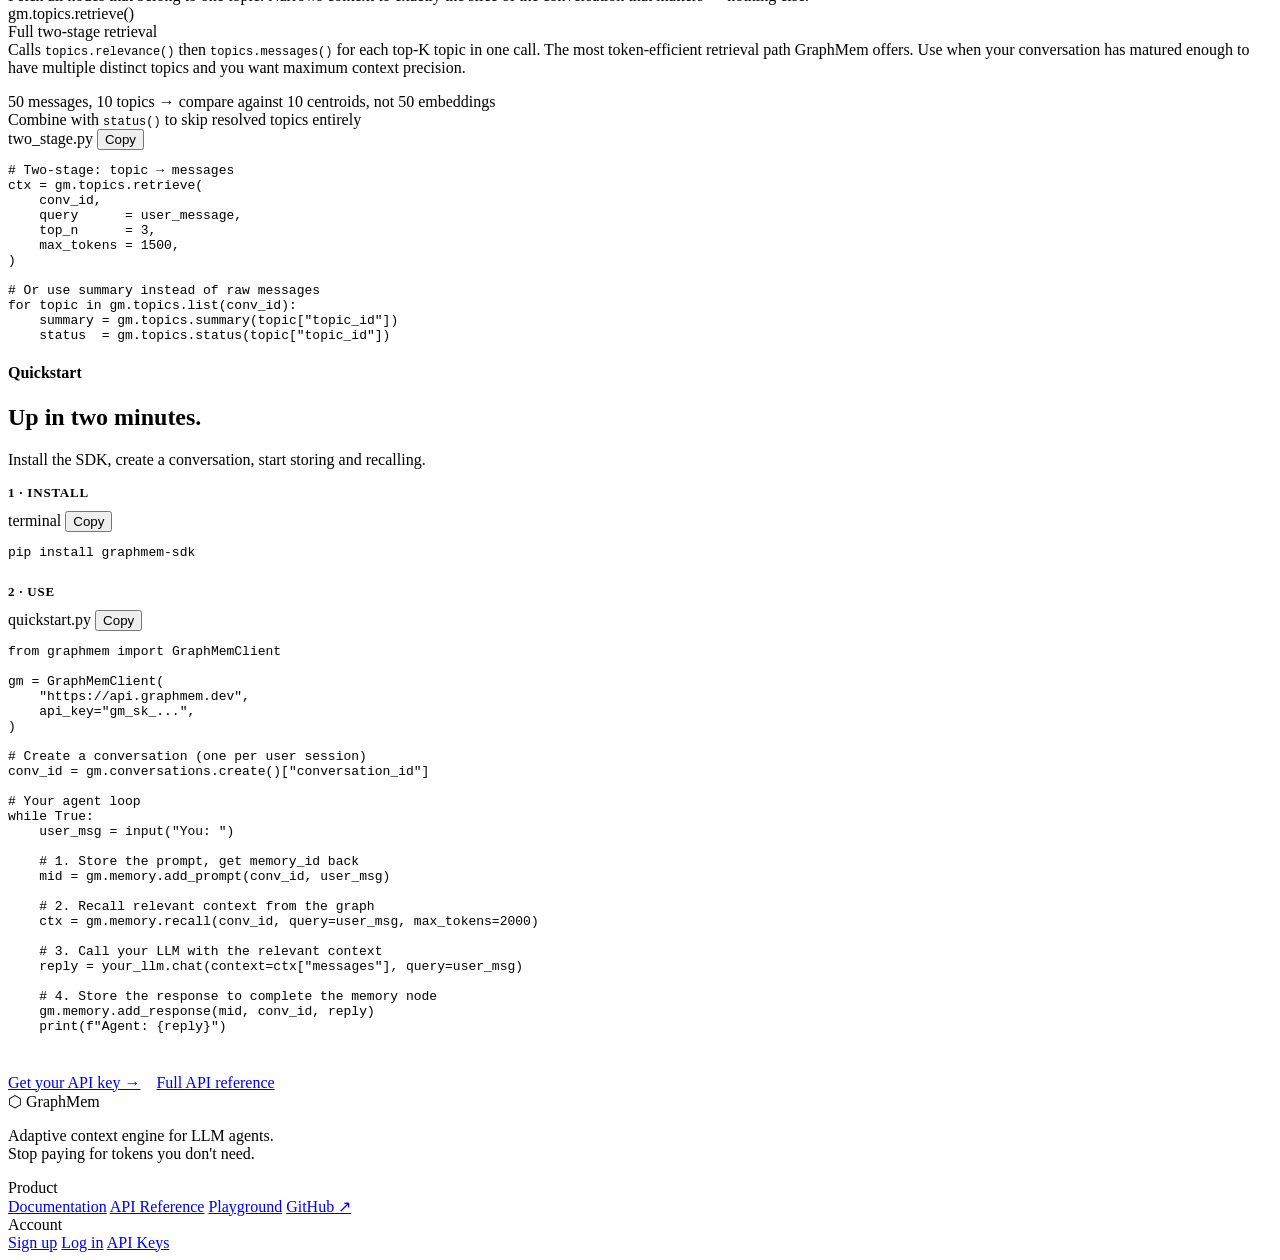
==== commit 6e1e3f58: "testing" ====
--- a/api/static/index.html
+++ b/api/static/index.html
@@ -106,7 +106,7 @@
           </div>
           <div class="feature-point">
             <div class="feature-point-dot"></div>
-            <span><strong style="color:var(--text)">Set C</strong> — 1-hop Neptune graph expansion from Set B, catching connected context</span>
+            <span><strong style="color:var(--text)">Set C</strong> — graph expansion from Set B via Personalized PageRank, catching multi-hop connected context</span>
           </div>
           <div class="feature-point">
             <div class="feature-point-dot"></div>
